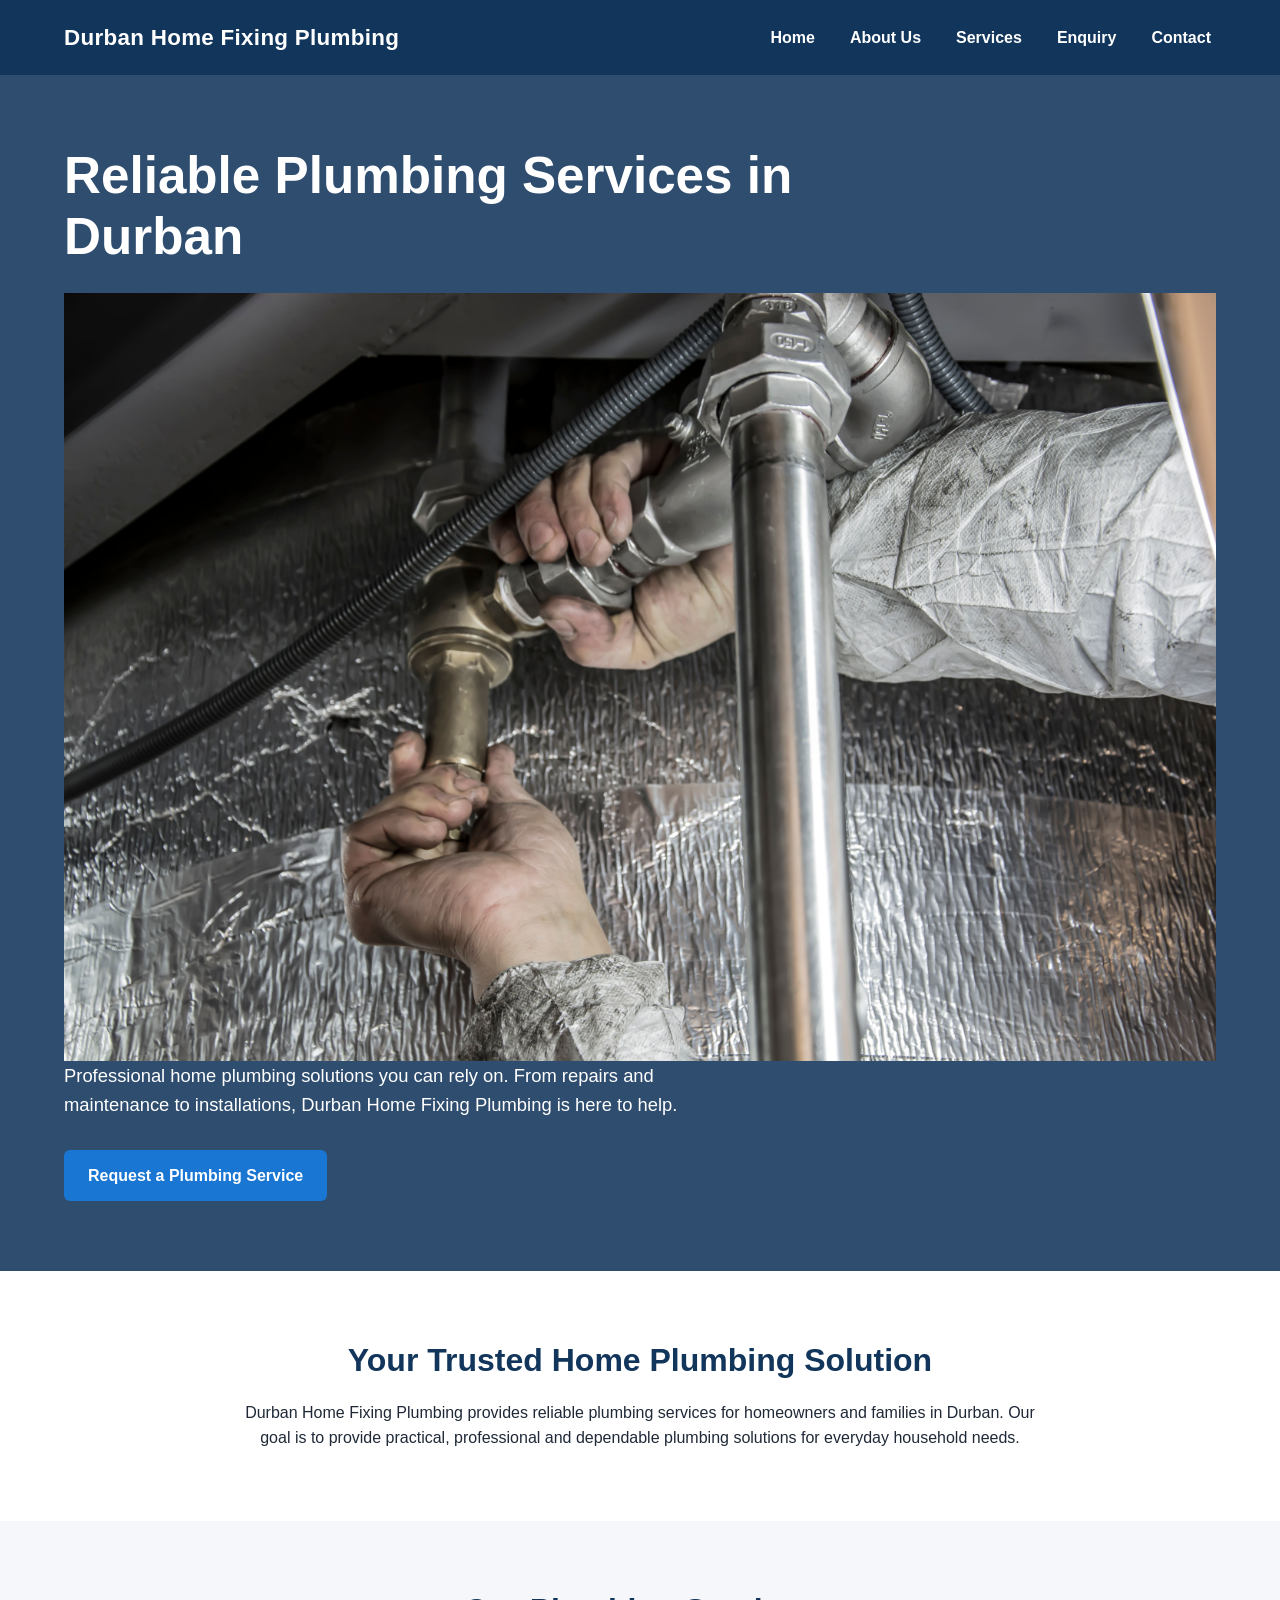
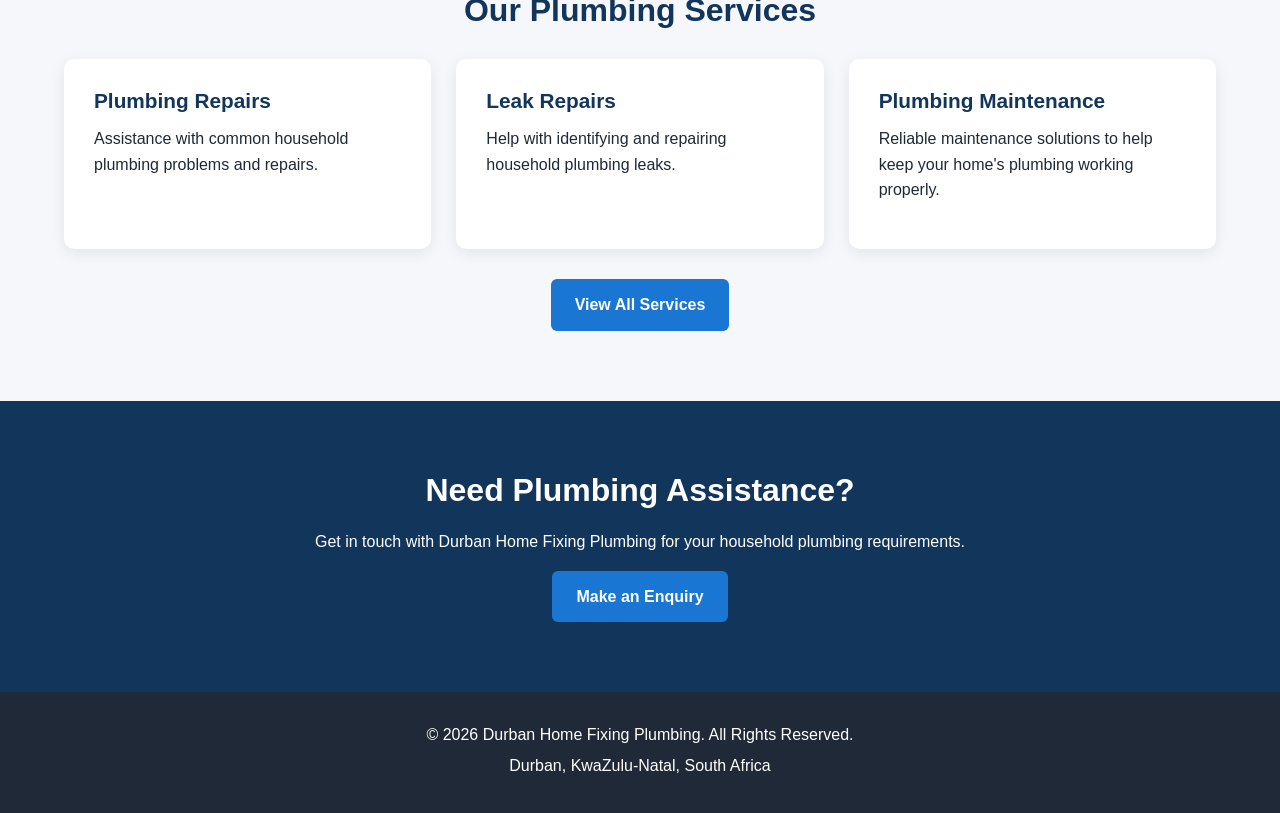
==== public_html/index.html @ 8df114c6 "Complete Part 1 website development" ====
<!DOCTYPE html>
<html lang="en">
<head>
    <meta charset="UTF-8">
    <meta name="viewport" content="width=device-width, initial-scale=1.0">

    <title>Durban Home Fixing Plumbing | Professional Plumbing Services</title>

    <link rel="stylesheet" href="css/style.css">
</head>

<body>

    <!-- Header and Navigation -->
    <header>
        <nav>
            <div class="logo">
                Durban Home Fixing Plumbing
            </div>

            <ul class="nav-links">
                <li><a href="index.html">Home</a></li>
                <li><a href="about.html">About Us</a></li>
                <li><a href="services.html">Services</a></li>
                <li><a href="enquiry.html">Enquiry</a></li>
                <li><a href="contact.html">Contact</a></li>
            </ul>
        </nav>
    </header>

    <!-- Main Content -->
    <main>

        <!-- Hero Section -->
        <section class="hero">
            <div class="hero-content">

                <h1>Reliable Plumbing Services in Durban</h1>
                <img src="images/plumbing-repair.jpg" alt="Plumber repairing a pipe under a sink">

                <p>
                    Professional home plumbing solutions you can rely on.
                    From repairs and maintenance to installations, Durban Home
                    Fixing Plumbing is here to help.
                </p>

                <a href="enquiry.html" class="button">
                    Request a Plumbing Service
                </a>

            </div>
        </section>

        <!-- Introduction -->
        <section class="intro">

            <h2>Your Trusted Home Plumbing Solution</h2>

            <p>
                Durban Home Fixing Plumbing provides reliable plumbing
                services for homeowners and families in Durban. Our goal is
                to provide practical, professional and dependable plumbing
                solutions for everyday household needs.
            </p>

        </section>

        <!-- Services Preview -->
        <section class="services-preview">

            <h2>Our Plumbing Services</h2>

            <div class="service-container">

                <article class="service-card">
                    <h3>Plumbing Repairs</h3>
                    <p>
                        Assistance with common household plumbing problems
                        and repairs.
                    </p>
                </article>

                <article class="service-card">
                    <h3>Leak Repairs</h3>
                    <p>
                        Help with identifying and repairing household
                        plumbing leaks.
                    </p>
                </article>

                <article class="service-card">
                    <h3>Plumbing Maintenance</h3>
                    <p>
                        Reliable maintenance solutions to help keep your
                        home's plumbing working properly.
                    </p>
                </article>

            </div>

            <a href="services.html" class="button">
                View All Services
            </a>

        </section>

        <!-- Call to Action -->
        <section class="cta">

            <h2>Need Plumbing Assistance?</h2>

            <p>
                Get in touch with Durban Home Fixing Plumbing for your
                household plumbing requirements.
            </p>

            <a href="enquiry.html" class="button">
                Make an Enquiry
            </a>

        </section>

    </main>

    <!-- Footer -->
    <footer>

        <p>
            &copy; 2026 Durban Home Fixing Plumbing. All Rights Reserved.
        </p>

        <p>
            Durban, KwaZulu-Natal, South Africa
        </p>

    </footer>

    <script src="js/script.js"></script>

</body>
</html>
---- public_html/css/style.css ----
/* =========================================
   GLOBAL STYLES
   Durban Home Fixing Plumbing
   ========================================= */

* {
    box-sizing: border-box;
    margin: 0;
    padding: 0;
}

html {
    scroll-behavior: smooth;
}

body {
    font-family: Arial, Helvetica, sans-serif;
    line-height: 1.6;
    color: #1f2937;
    background-color: #ffffff;
}

a {
    color: inherit;
}

img {
    max-width: 100%;
    height: auto;
    display: block;
}

h1,
h2,
h3 {
    line-height: 1.2;
}

p {
    margin-bottom: 1rem;
}

/* =========================================
   HEADER
   ========================================= */

header {
    background-color: #12355b;
    color: #ffffff;
    position: relative;
    z-index: 10;
}

nav {
    width: 90%;
    max-width: 1200px;
    margin: 0 auto;
    min-height: 75px;
    display: flex;
    align-items: center;
    justify-content: space-between;
    gap: 30px;
}

.logo {
    font-size: 1.4rem;
    font-weight: 700;
    letter-spacing: 0.3px;
}

.nav-links {
    list-style: none;
    display: flex;
    align-items: center;
    gap: 25px;
}

.nav-links a {
    text-decoration: none;
    font-weight: 600;
    padding: 10px 5px;
    transition: 0.3s ease;
}

.nav-links a:hover {
    color: #67c8ff;
}

.nav-links a:focus {
    outline: 2px solid #ffffff;
    outline-offset: 4px;
}

/* =========================================
   MAIN CONTENT
   ========================================= */

main {
    width: 100%;
}

section {
    width: 90%;
    max-width: 1200px;
    margin: 0 auto;
    padding: 70px 0;
}

section h1 {
    font-size: 2.8rem;
    margin-bottom: 20px;
    color: #12355b;
}

section h2 {
    font-size: 2rem;
    margin-bottom: 20px;
    color: #12355b;
}

section h3 {
    font-size: 1.3rem;
    margin-bottom: 12px;
    color: #12355b;
}

/* =========================================
   HERO SECTION
   ========================================= */

.hero {
    width: 100%;
    max-width: none;
    min-height: 550px;
    display: flex;
    align-items: center;
    background:
        linear-gradient(
            rgba(18, 53, 91, 0.88),
            rgba(18, 53, 91, 0.88)
        );
    color: #ffffff;
}

.hero-content {
    width: 90%;
    max-width: 1200px;
    margin: 0 auto;
}

.hero h1 {
    max-width: 750px;
    font-size: 3.2rem;
    color: #ffffff;
    margin-bottom: 25px;
}

.hero p {
    max-width: 700px;
    font-size: 1.15rem;
    margin-bottom: 30px;
}

/* =========================================
   BUTTONS
   ========================================= */

.button {
    display: inline-block;
    background-color: #1976d2;
    color: #ffffff;
    text-decoration: none;
    border: none;
    border-radius: 6px;
    padding: 13px 24px;
    font-weight: 700;
    cursor: pointer;
    transition: 0.3s ease;
}

.button:hover {
    background-color: #0f5da8;
    transform: translateY(-2px);
}

.button:focus {
    outline: 3px solid #67c8ff;
    outline-offset: 3px;
}

/* =========================================
   INTRODUCTION
   ========================================= */

.intro {
    text-align: center;
}

.intro p {
    max-width: 800px;
    margin: 0 auto;
}

/* =========================================
   SERVICES
   ========================================= */

.services-preview {
    background-color: #f5f7fa;
    max-width: none;
    width: 100%;
    text-align: center;
}

.services-preview > h2,
.services-preview > p,
.services-preview > .button {
    margin-left: auto;
    margin-right: auto;
}

.service-container,
.services-list,
.location-container,
.mission-vision {
    width: 90%;
    max-width: 1200px;
    margin: 30px auto;
    display: grid;
    grid-template-columns: repeat(3, 1fr);
    gap: 25px;
}

.service-card,
.location-card,
.mission-vision article {
    background-color: #ffffff;
    padding: 30px;
    border-radius: 10px;
    box-shadow: 0 4px 15px rgba(0, 0, 0, 0.08);
    text-align: left;
}

.service-card:hover,
.location-card:hover {
    transform: translateY(-4px);
    transition: 0.3s ease;
}

.service-card .button {
    margin-top: 10px;
}

/* =========================================
   ABOUT PAGE
   ========================================= */

.about-section {
    text-align: center;
}

.about-section p {
    max-width: 850px;
    margin-left: auto;
    margin-right: auto;
}

.mission-vision {
    grid-template-columns: repeat(2, 1fr);
}

/* =========================================
   WHY CHOOSE US
   ========================================= */

.why-choose-us {
    background-color: #f5f7fa;
    max-width: none;
    width: 100%;
}

.why-choose-us h2,
.why-choose-us ul {
    width: 90%;
    max-width: 1200px;
    margin-left: auto;
    margin-right: auto;
}

.why-choose-us ul {
    padding-left: 25px;
}

.why-choose-us li {
    margin-bottom: 10px;
}

/* =========================================
   SERVICE PAGE
   ========================================= */

.services-intro {
    text-align: center;
}

.services-intro p {
    max-width: 800px;
    margin-left: auto;
    margin-right: auto;
}

.services-list {
    grid-template-columns: repeat(3, 1fr);
}

/* =========================================
   ENQUIRY AND CONTACT FORMS
   ========================================= */

.enquiry-intro,
.contact-intro {
    text-align: center;
}

.enquiry-intro p,
.contact-intro p {
    max-width: 800px;
    margin-left: auto;
    margin-right: auto;
}

.enquiry-form-section,
.contact-form-section {
    max-width: 800px;
}

form {
    background-color: #f5f7fa;
    padding: 35px;
    border-radius: 10px;
}

.form-group {
    margin-bottom: 20px;
}

.form-group label {
    display: block;
    font-weight: 700;
    margin-bottom: 7px;
}

.form-group input,
.form-group select,
.form-group textarea {
    width: 100%;
    padding: 12px;
    border: 1px solid #cbd5e1;
    border-radius: 5px;
    font: inherit;
    background-color: #ffffff;
}

.form-group input:focus,
.form-group select:focus,
.form-group textarea:focus {
    outline: 2px solid #1976d2;
    border-color: #1976d2;
}

.form-group textarea {
    resize: vertical;
}

/* =========================================
   CONTACT DETAILS
   ========================================= */

.contact-details {
    text-align: center;
}

.contact-details p {
    margin-bottom: 12px;
}

.contact-details a {
    color: #1976d2;
    font-weight: 600;
    text-decoration: none;
}

.contact-details a:hover {
    text-decoration: underline;
}

.locations {
    background-color: #f5f7fa;
    max-width: none;
    width: 100%;
}

.locations > h2,
.locations > p {
    width: 90%;
    max-width: 1200px;
    margin-left: auto;
    margin-right: auto;
}

.location-container {
    grid-template-columns: repeat(2, 1fr);
}

/* =========================================
   ENQUIRY INFORMATION
   ========================================= */

.enquiry-information {
    background-color: #f5f7fa;
    max-width: none;
    width: 100%;
}

.enquiry-information h2,
.enquiry-information ul {
    width: 90%;
    max-width: 800px;
    margin-left: auto;
    margin-right: auto;
}

.enquiry-information ul {
    padding-left: 25px;
}

.enquiry-information li {
    margin-bottom: 10px;
}

/* =========================================
   CALL TO ACTION
   ========================================= */

.cta {
    text-align: center;
    background-color: #12355b;
    color: #ffffff;
    max-width: none;
    width: 100%;
}

.cta h2 {
    color: #ffffff;
}

.cta p {
    max-width: 700px;
    margin-left: auto;
    margin-right: auto;
}

/* =========================================
   FOOTER
   ========================================= */

footer {
    background-color: #1f2937;
    color: #ffffff;
    text-align: center;
    padding: 30px 20px;
}

footer p {
    margin-bottom: 5px;
}

/* =========================================
   TABLET
   ========================================= */

@media (max-width: 1023px) {

    nav {
        width: 92%;
    }

    .service-container,
    .services-list {
        grid-template-columns: repeat(2, 1fr);
    }

    .hero h1 {
        font-size: 2.7rem;
    }
}

/* =========================================
   MOBILE
   ========================================= */

@media (max-width: 767px) {

    nav {
        width: 90%;
        padding: 20px 0;
        flex-direction: column;
        align-items: flex-start;
    }

    .nav-links {
        width: 100%;
        flex-direction: column;
        align-items: flex-start;
        gap: 5px;
    }

    .nav-links a {
        display: block;
        padding: 8px 0;
    }

    section {
        width: 90%;
        padding: 50px 0;
    }

    section h1 {
        font-size: 2.1rem;
    }

    section h2 {
        font-size: 1.7rem;
    }

    .hero {
        min-height: 500px;
    }

    .hero h1 {
        font-size: 2.3rem;
    }

    .hero p {
        font-size: 1rem;
    }

    .service-container,
    .services-list,
    .mission-vision,
    .location-container {
        width: 90%;
        grid-template-columns: 1fr;
    }

    .service-card,
    .location-card,
    .mission-vision article {
        padding: 25px;
    }

    form {
        padding: 25px 20px;
    }

    .button {
        width: 100%;
        text-align: center;
    }
}
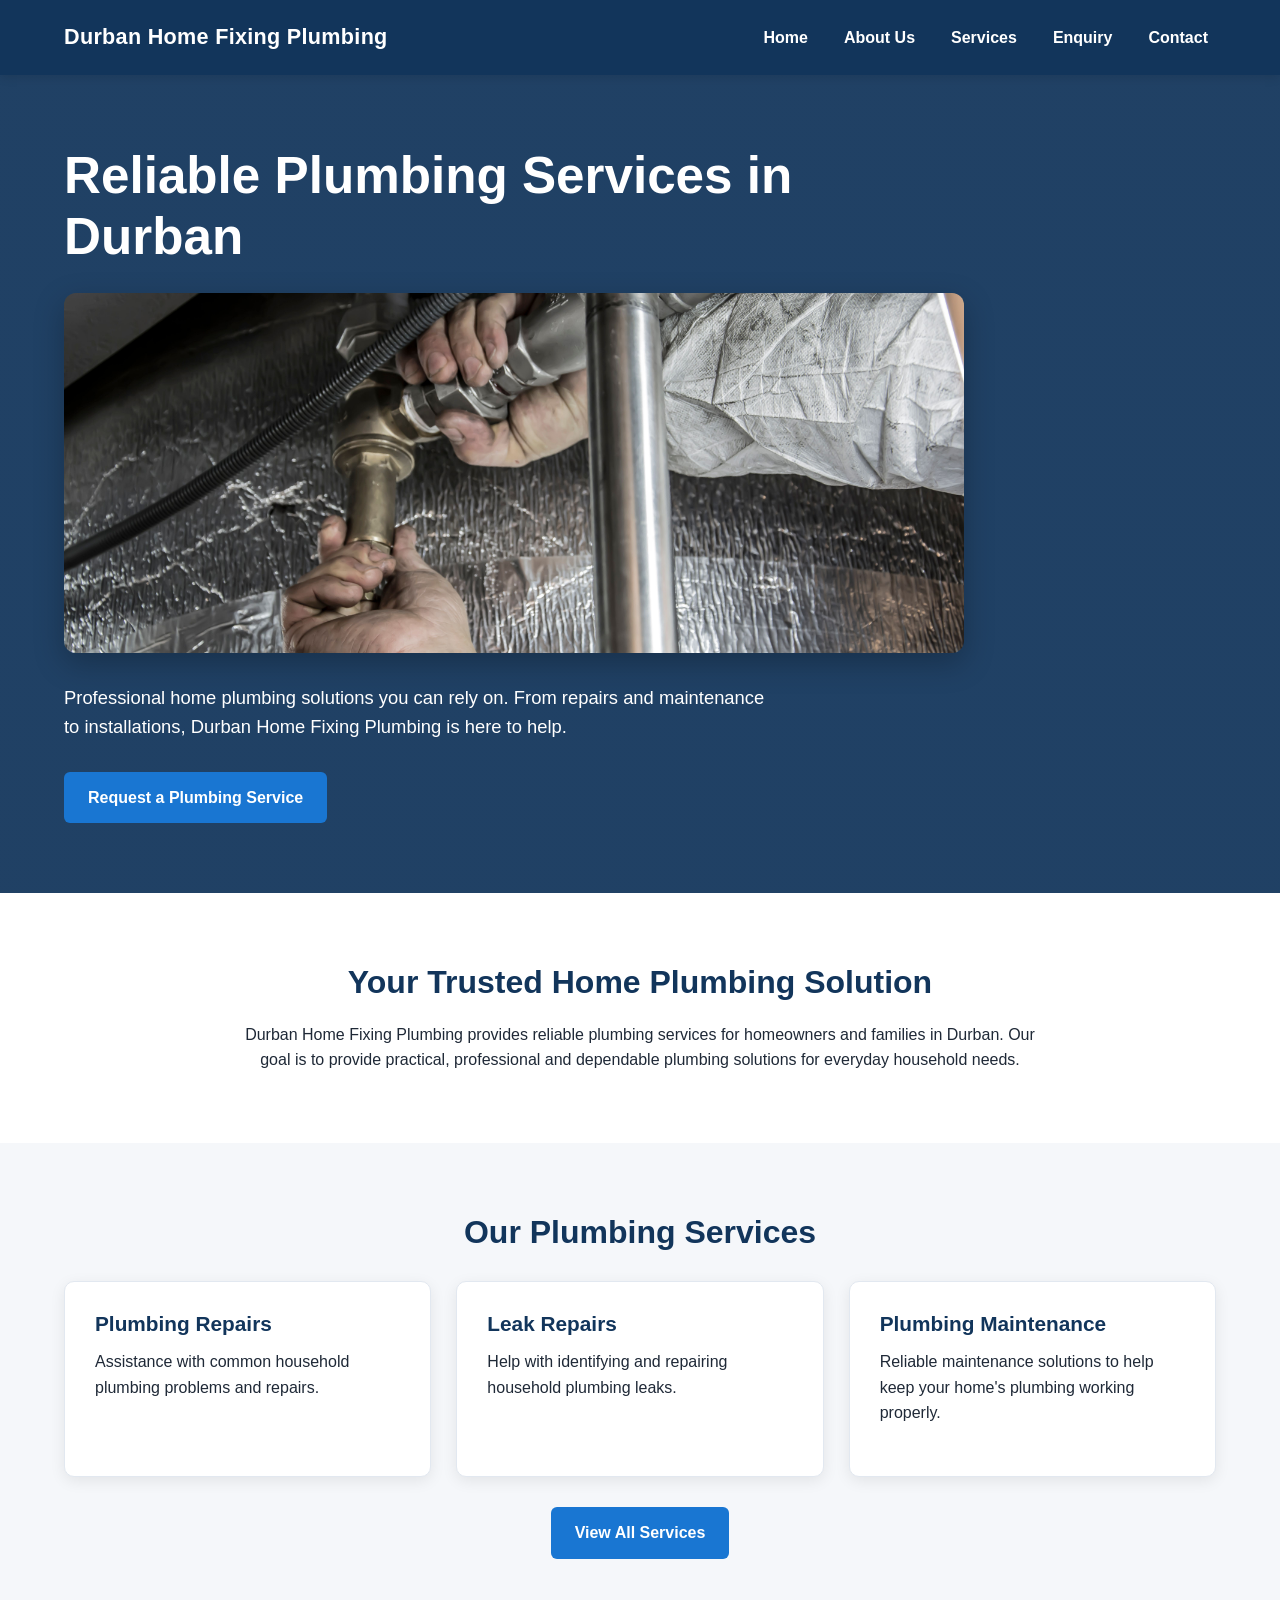
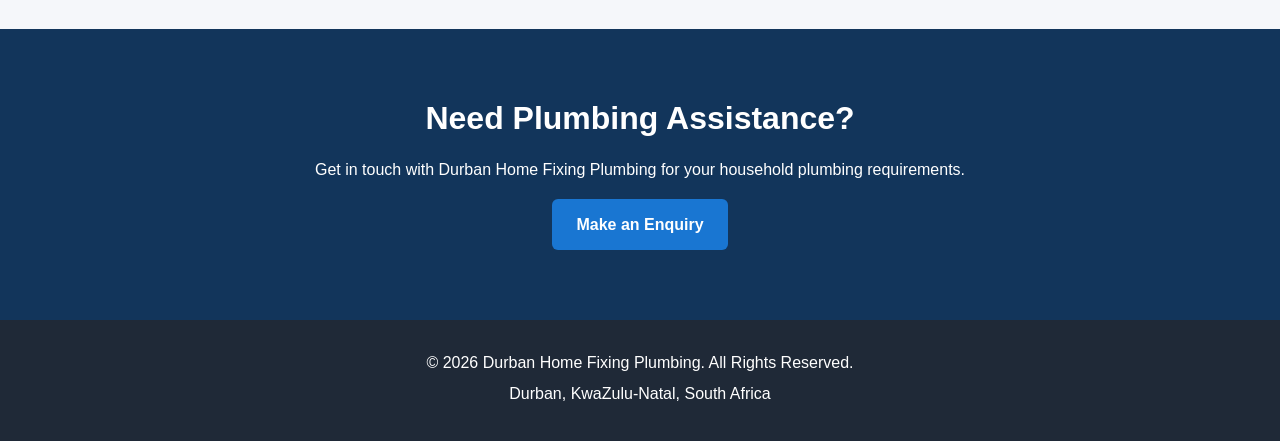
==== commit d081a9b7: "Complete Part 2 responsive CSS and website updates" ====
--- a/public_html/index.html
+++ b/public_html/index.html
@@ -1,3 +1,4 @@
+<!-- Durban HomeFix Plumbing - Home Page -->
 <!DOCTYPE html>
 <html lang="en">
 <head>
@@ -36,8 +37,14 @@
             <div class="hero-content">
 
                 <h1>Reliable Plumbing Services in Durban</h1>
-                <img src="images/plumbing-repair.jpg" alt="Plumber repairing a pipe under a sink">
-
+                <img
+    src="images/plumbing-repair.jpg"
+    srcset="images/plumbing-repair.jpg 800w,
+            images/plumbing-repair.jpg 1200w"
+    sizes="(max-width: 767px) 90vw,
+           (max-width: 1023px) 85vw,
+           700px"
+    alt="Plumber repairing a pipe under a sink">
                 <p>
                     Professional home plumbing solutions you can rely on.
                     From repairs and maintenance to installations, Durban Home
--- a/public_html/css/style.css
+++ b/public_html/css/style.css
@@ -1,7 +1,14 @@
-/* =========================================
-   GLOBAL STYLES
-   Durban Home Fixing Plumbing
-   ========================================= */
+/* =========================================================
+   DURBAN HOME FIXING PLUMBING
+   PART 2 - VISUAL DESIGN AND RESPONSIVE STYLING
+   Student: Teslan Tia Naidoo
+   Student Number: ST10529040
+   ========================================================= */
+
+
+/* =========================================================
+   1. GLOBAL RESET AND DEFAULT STYLING
+   ========================================================= */
 
 * {
     box-sizing: border-box;
@@ -15,19 +22,20 @@
 
 body {
     font-family: Arial, Helvetica, sans-serif;
+    font-size: 16px;
     line-height: 1.6;
     color: #1f2937;
     background-color: #ffffff;
 }
 
+img {
+    display: block;
+    max-width: 100%;
+    height: auto;
+}
+
 a {
     color: inherit;
-}
-
-img {
-    max-width: 100%;
-    height: auto;
-    display: block;
 }
 
 h1,
@@ -40,22 +48,25 @@
     margin-bottom: 1rem;
 }
 
-/* =========================================
-   HEADER
-   ========================================= */
+
+/* =========================================================
+   2. HEADER AND NAVIGATION
+   ========================================================= */
 
 header {
     background-color: #12355b;
     color: #ffffff;
     position: relative;
-    z-index: 10;
+    z-index: 100;
+    box-shadow: 0 2px 10px rgba(0, 0, 0, 0.12);
 }
 
 nav {
     width: 90%;
     max-width: 1200px;
+    min-height: 75px;
     margin: 0 auto;
-    min-height: 75px;
+
     display: flex;
     align-items: center;
     justify-content: space-between;
@@ -63,37 +74,59 @@
 }
 
 .logo {
-    font-size: 1.4rem;
+    font-size: 1.35rem;
     font-weight: 700;
     letter-spacing: 0.3px;
+    white-space: nowrap;
 }
 
 .nav-links {
     list-style: none;
     display: flex;
     align-items: center;
-    gap: 25px;
+    justify-content: flex-end;
+    gap: 20px;
 }
 
 .nav-links a {
+    display: inline-block;
+    color: #ffffff;
     text-decoration: none;
     font-weight: 600;
-    padding: 10px 5px;
-    transition: 0.3s ease;
-}
-
+    padding: 10px 8px;
+    border-radius: 4px;
+
+    transition:
+        color 0.3s ease,
+        background-color 0.3s ease,
+        transform 0.3s ease;
+}
+
+
+/* Navigation hover */
 .nav-links a:hover {
-    color: #67c8ff;
-}
-
-.nav-links a:focus {
-    outline: 2px solid #ffffff;
-    outline-offset: 4px;
-}
-
-/* =========================================
-   MAIN CONTENT
-   ========================================= */
+    color: #12355b;
+    background-color: #67c8ff;
+    transform: translateY(-1px);
+}
+
+
+/* Navigation keyboard focus */
+.nav-links a:focus-visible {
+    outline: 3px solid #ffffff;
+    outline-offset: 3px;
+}
+
+
+/* Navigation active state */
+.nav-links a:active {
+    transform: translateY(1px);
+}
+
+
+/* =========================================================
+   3. MAIN LAYOUT
+   ========================================================= */
 
 main {
     width: 100%;
@@ -106,39 +139,49 @@
     padding: 70px 0;
 }
 
+
+/* Main headings */
+
 section h1 {
-    font-size: 2.8rem;
     margin-bottom: 20px;
     color: #12355b;
+    font-size: 2.8rem;
+    font-weight: 700;
 }
 
 section h2 {
-    font-size: 2rem;
     margin-bottom: 20px;
     color: #12355b;
+    font-size: 2rem;
+    font-weight: 700;
 }
 
 section h3 {
-    font-size: 1.3rem;
     margin-bottom: 12px;
     color: #12355b;
-}
-
-/* =========================================
-   HERO SECTION
-   ========================================= */
+    font-size: 1.3rem;
+    font-weight: 700;
+}
+
+
+/* =========================================================
+   4. HERO SECTION
+   ========================================================= */
 
 .hero {
     width: 100%;
     max-width: none;
-    min-height: 550px;
+    min-height: 560px;
+
     display: flex;
     align-items: center;
+
     background:
         linear-gradient(
-            rgba(18, 53, 91, 0.88),
-            rgba(18, 53, 91, 0.88)
+            rgba(18, 53, 91, 0.94),
+            rgba(18, 53, 91, 0.94)
         );
+
     color: #ffffff;
 }
 
@@ -149,48 +192,96 @@
 }
 
 .hero h1 {
-    max-width: 750px;
+    max-width: 800px;
+    margin-bottom: 25px;
+
+    color: #ffffff;
     font-size: 3.2rem;
+    font-weight: 700;
+}
+
+.hero p {
+    max-width: 720px;
+    margin-bottom: 30px;
+
     color: #ffffff;
-    margin-bottom: 25px;
-}
-
-.hero p {
-    max-width: 700px;
     font-size: 1.15rem;
-    margin-bottom: 30px;
-}
-
-/* =========================================
-   BUTTONS
-   ========================================= */
+}
+
+
+/* Hero image */
+
+.hero img {
+    width: 100%;
+    max-width: 900px;
+    height: 360px;
+
+    margin: 0 0 30px;
+
+    object-fit: cover;
+    border-radius: 12px;
+
+    box-shadow: 0 10px 30px rgba(0, 0, 0, 0.25);
+}
+
+
+/* =========================================================
+   5. BUTTONS
+   ========================================================= */
 
 .button {
     display: inline-block;
+
     background-color: #1976d2;
     color: #ffffff;
+
     text-decoration: none;
+    text-align: center;
+
     border: none;
     border-radius: 6px;
+
     padding: 13px 24px;
+
+    font: inherit;
     font-weight: 700;
+
     cursor: pointer;
-    transition: 0.3s ease;
-}
+
+    transition:
+        background-color 0.3s ease,
+        transform 0.3s ease,
+        box-shadow 0.3s ease;
+}
+
+
+/* Button hover */
 
 .button:hover {
     background-color: #0f5da8;
     transform: translateY(-2px);
-}
-
-.button:focus {
+    box-shadow: 0 5px 12px rgba(0, 0, 0, 0.18);
+}
+
+
+/* Button keyboard focus */
+
+.button:focus-visible {
     outline: 3px solid #67c8ff;
     outline-offset: 3px;
 }
 
-/* =========================================
-   INTRODUCTION
-   ========================================= */
+
+/* Button active */
+
+.button:active {
+    transform: translateY(0);
+}
+
+
+/* =========================================================
+   6. INTRODUCTION SECTION
+   ========================================================= */
 
 .intro {
     text-align: center;
@@ -201,14 +292,17 @@
     margin: 0 auto;
 }
 
-/* =========================================
-   SERVICES
-   ========================================= */
+
+/* =========================================================
+   7. SERVICES PREVIEW
+   ========================================================= */
 
 .services-preview {
+    width: 100%;
+    max-width: none;
+
     background-color: #f5f7fa;
-    max-width: none;
-    width: 100%;
+
     text-align: center;
 }
 
@@ -218,6 +312,11 @@
     margin-left: auto;
     margin-right: auto;
 }
+
+
+/* =========================================================
+   8. GRID LAYOUTS
+   ========================================================= */
 
 .service-container,
 .services-list,
@@ -225,35 +324,80 @@
 .mission-vision {
     width: 90%;
     max-width: 1200px;
+
     margin: 30px auto;
+
     display: grid;
     grid-template-columns: repeat(3, 1fr);
     gap: 25px;
 }
+
+
+/* =========================================================
+   9. SERVICE CARDS
+   ========================================================= */
 
 .service-card,
 .location-card,
 .mission-vision article {
     background-color: #ffffff;
+
     padding: 30px;
+
+    border: 1px solid #e2e8f0;
     border-radius: 10px;
+
     box-shadow: 0 4px 15px rgba(0, 0, 0, 0.08);
+
     text-align: left;
-}
+
+    transition:
+        transform 0.3s ease,
+        box-shadow 0.3s ease,
+        border-color 0.3s ease;
+}
+
+
+/* Service card images */
+
+.service-card img {
+    width: 100%;
+    height: 220px;
+
+    margin: 0 0 20px;
+
+    object-fit: cover;
+
+    border-radius: 8px;
+}
+
+
+/* Service card hover */
 
 .service-card:hover,
 .location-card:hover {
-    transform: translateY(-4px);
-    transition: 0.3s ease;
+    transform: translateY(-5px);
+
+    border-color: #67c8ff;
+
+    box-shadow: 0 10px 25px rgba(0, 0, 0, 0.12);
+}
+
+
+/* Service card paragraphs */
+
+.service-card p {
+    margin-bottom: 20px;
 }
 
 .service-card .button {
-    margin-top: 10px;
-}
-
-/* =========================================
-   ABOUT PAGE
-   ========================================= */
+    margin-top: 5px;
+}
+
+
+/* =========================================================
+   10. ABOUT PAGE
+   ========================================================= */
 
 .about-section {
     text-align: center;
@@ -269,20 +413,23 @@
     grid-template-columns: repeat(2, 1fr);
 }
 
-/* =========================================
-   WHY CHOOSE US
-   ========================================= */
+
+/* =========================================================
+   11. WHY CHOOSE US
+   ========================================================= */
 
 .why-choose-us {
+    width: 100%;
+    max-width: none;
+
     background-color: #f5f7fa;
-    max-width: none;
-    width: 100%;
 }
 
 .why-choose-us h2,
 .why-choose-us ul {
     width: 90%;
     max-width: 1200px;
+
     margin-left: auto;
     margin-right: auto;
 }
@@ -295,9 +442,10 @@
     margin-bottom: 10px;
 }
 
-/* =========================================
-   SERVICE PAGE
-   ========================================= */
+
+/* =========================================================
+   12. SERVICE PAGE
+   ========================================================= */
 
 .services-intro {
     text-align: center;
@@ -305,6 +453,7 @@
 
 .services-intro p {
     max-width: 800px;
+
     margin-left: auto;
     margin-right: auto;
 }
@@ -313,9 +462,10 @@
     grid-template-columns: repeat(3, 1fr);
 }
 
-/* =========================================
-   ENQUIRY AND CONTACT FORMS
-   ========================================= */
+
+/* =========================================================
+   13. ENQUIRY AND CONTACT FORMS
+   ========================================================= */
 
 .enquiry-intro,
 .contact-intro {
@@ -325,6 +475,7 @@
 .enquiry-intro p,
 .contact-intro p {
     max-width: 800px;
+
     margin-left: auto;
     margin-right: auto;
 }
@@ -334,47 +485,89 @@
     max-width: 800px;
 }
 
+
+/* Form container */
+
 form {
     background-color: #f5f7fa;
+
     padding: 35px;
+
+    border: 1px solid #e2e8f0;
     border-radius: 10px;
-}
+
+    box-shadow: 0 5px 18px rgba(0, 0, 0, 0.06);
+}
+
+
+/* Form groups */
 
 .form-group {
     margin-bottom: 20px;
 }
 
+
+/* Form labels */
+
 .form-group label {
     display: block;
+
+    margin-bottom: 7px;
+
+    color: #12355b;
+
     font-weight: 700;
-    margin-bottom: 7px;
-}
+}
+
+
+/* Form controls */
 
 .form-group input,
 .form-group select,
 .form-group textarea {
     width: 100%;
+
     padding: 12px;
+
     border: 1px solid #cbd5e1;
     border-radius: 5px;
+
+    background-color: #ffffff;
+    color: #1f2937;
+
     font: inherit;
-    background-color: #ffffff;
-}
+
+    transition:
+        border-color 0.3s ease,
+        box-shadow 0.3s ease;
+}
+
+
+/* Form focus */
 
 .form-group input:focus,
 .form-group select:focus,
 .form-group textarea:focus {
-    outline: 2px solid #1976d2;
+    outline: none;
+
     border-color: #1976d2;
-}
+
+    box-shadow:
+        0 0 0 3px rgba(25, 118, 210, 0.15);
+}
+
+
+/* Textarea */
 
 .form-group textarea {
+    min-height: 150px;
     resize: vertical;
 }
 
-/* =========================================
-   CONTACT DETAILS
-   ========================================= */
+
+/* =========================================================
+   14. CONTACT DETAILS
+   ========================================================= */
 
 .contact-details {
     text-align: center;
@@ -386,24 +579,46 @@
 
 .contact-details a {
     color: #1976d2;
+
     font-weight: 600;
     text-decoration: none;
-}
+
+    transition: color 0.3s ease;
+}
+
+
+/* Contact link hover */
 
 .contact-details a:hover {
+    color: #0f5da8;
     text-decoration: underline;
 }
 
+
+/* Contact link focus */
+
+.contact-details a:focus-visible {
+    outline: 3px solid #67c8ff;
+    outline-offset: 3px;
+}
+
+
+/* =========================================================
+   15. LOCATIONS
+   ========================================================= */
+
 .locations {
+    width: 100%;
+    max-width: none;
+
     background-color: #f5f7fa;
-    max-width: none;
-    width: 100%;
 }
 
 .locations > h2,
 .locations > p {
     width: 90%;
     max-width: 1200px;
+
     margin-left: auto;
     margin-right: auto;
 }
@@ -412,20 +627,23 @@
     grid-template-columns: repeat(2, 1fr);
 }
 
-/* =========================================
-   ENQUIRY INFORMATION
-   ========================================= */
+
+/* =========================================================
+   16. ENQUIRY INFORMATION
+   ========================================================= */
 
 .enquiry-information {
+    width: 100%;
+    max-width: none;
+
     background-color: #f5f7fa;
-    max-width: none;
-    width: 100%;
 }
 
 .enquiry-information h2,
 .enquiry-information ul {
     width: 90%;
     max-width: 800px;
+
     margin-left: auto;
     margin-right: auto;
 }
@@ -438,16 +656,20 @@
     margin-bottom: 10px;
 }
 
-/* =========================================
-   CALL TO ACTION
-   ========================================= */
+
+/* =========================================================
+   17. CALL TO ACTION
+   ========================================================= */
 
 .cta {
+    width: 100%;
+    max-width: none;
+
+    background-color: #12355b;
+
+    color: #ffffff;
+
     text-align: center;
-    background-color: #12355b;
-    color: #ffffff;
-    max-width: none;
-    width: 100%;
 }
 
 .cta h2 {
@@ -456,18 +678,25 @@
 
 .cta p {
     max-width: 700px;
+
     margin-left: auto;
     margin-right: auto;
-}
-
-/* =========================================
-   FOOTER
-   ========================================= */
+
+    color: #ffffff;
+}
+
+
+/* =========================================================
+   18. FOOTER
+   ========================================================= */
 
 footer {
     background-color: #1f2937;
+
     color: #ffffff;
+
     text-align: center;
+
     padding: 30px 20px;
 }
 
@@ -475,13 +704,31 @@
     margin-bottom: 5px;
 }
 
-/* =========================================
-   TABLET
-   ========================================= */
+
+/* =========================================================
+   19. TABLET RESPONSIVE DESIGN
+   1023px AND BELOW
+   ========================================================= */
 
 @media (max-width: 1023px) {
 
     nav {
+        width: 92%;
+    }
+
+    .logo {
+        font-size: 1.2rem;
+    }
+
+    .nav-links {
+        gap: 10px;
+    }
+
+    .nav-links a {
+        padding: 8px 6px;
+    }
+
+    section {
         width: 92%;
     }
 
@@ -490,81 +737,298 @@
         grid-template-columns: repeat(2, 1fr);
     }
 
+    .mission-vision {
+        grid-template-columns: repeat(2, 1fr);
+    }
+
+    .location-container {
+        grid-template-columns: repeat(2, 1fr);
+    }
+
+    .hero {
+        min-height: 520px;
+    }
+
     .hero h1 {
         font-size: 2.7rem;
     }
-}
-
-/* =========================================
-   MOBILE
-   ========================================= */
+
+    .hero img {
+        height: 320px;
+    }
+
+    section h1 {
+        font-size: 2.5rem;
+    }
+
+    section h2 {
+        font-size: 1.9rem;
+    }
+
+    .service-card {
+        padding: 25px;
+    }
+
+    .service-card img {
+        height: 210px;
+    }
+}
+
+
+/* =========================================================
+   20. MOBILE RESPONSIVE DESIGN
+   767px AND BELOW
+   ========================================================= */
 
 @media (max-width: 767px) {
+
+    body {
+        font-size: 15px;
+    }
+
+
+    /* Mobile navigation */
 
     nav {
         width: 90%;
+
         padding: 20px 0;
+
         flex-direction: column;
+
         align-items: flex-start;
+
+        gap: 15px;
+    }
+
+    .logo {
+        width: 100%;
+
+        font-size: 1.2rem;
+S
+        white-space: normal;
     }
 
     .nav-links {
         width: 100%;
+
         flex-direction: column;
-        align-items: flex-start;
+
+        align-items: stretch;
+
         gap: 5px;
+    }
+
+    .nav-links li {
+        width: 100%;
     }
 
     .nav-links a {
         display: block;
-        padding: 8px 0;
-    }
+
+        width: 100%;
+
+        padding: 9px 10px;
+    }
+
+
+    /* Mobile sections */
 
     section {
         width: 90%;
+
         padding: 50px 0;
     }
 
     section h1 {
         font-size: 2.1rem;
+
+        margin-bottom: 16px;
     }
 
     section h2 {
         font-size: 1.7rem;
-    }
+
+        margin-bottom: 16px;
+    }
+
+    section h3 {
+        font-size: 1.2rem;
+    }
+
+
+    /* Mobile hero */
 
     .hero {
-        min-height: 500px;
+        min-height: auto;
+
+        padding: 55px 0;
+    }
+
+    .hero-content {
+        width: 90%;
     }
 
     .hero h1 {
         font-size: 2.3rem;
+
+        margin-bottom: 20px;
     }
 
     .hero p {
         font-size: 1rem;
-    }
+
+        margin-bottom: 25px;
+    }
+
+    .hero img {
+        width: 100%;
+
+        height: 240px;
+
+        margin-bottom: 25px;
+
+        border-radius: 8px;
+
+        object-fit: cover;
+    }
+
+
+    /* Mobile grids */
 
     .service-container,
     .services-list,
     .mission-vision,
     .location-container {
         width: 90%;
+
         grid-template-columns: 1fr;
-    }
+
+        gap: 20px;
+    }
+
+
+    /* Mobile cards */
 
     .service-card,
     .location-card,
     .mission-vision article {
-        padding: 25px;
-    }
+        padding: 22px;
+    }
+
+    .service-card img {
+        width: 100%;
+
+        height: 200px;
+
+        margin-bottom: 18px;
+    }
+
+
+    /* Mobile buttons */
+
+    .button {
+        width: 100%;
+
+        padding: 12px 18px;
+    }
+
+
+    /* Mobile forms */
 
     form {
         padding: 25px 20px;
     }
 
-    .button {
-        width: 100%;
-        text-align: center;
-    }
+    .form-group {
+        margin-bottom: 18px;
+    }
+
+    .form-group input,
+    .form-group select,
+    .form-group textarea {
+        padding: 11px;
+    }
+
+    .form-group textarea {
+        min-height: 130px;
+    }
+
+
+    /* Mobile footer */
+
+    footer {
+        padding: 25px 15px;
+    }
+}
+
+
+/* =========================================================
+   21. VERY SMALL MOBILE SCREENS
+   480px AND BELOW
+   ========================================================= */
+
+@media (max-width: 480px) {
+
+    .logo {
+        font-size: 1.05rem;
+    }
+
+    .hero h1 {
+        font-size: 1.9rem;
+    }
+
+    .hero img {
+        height: 210px;
+    }
+
+    section h1 {
+        font-size: 1.8rem;
+    }
+
+    section h2 {
+        font-size: 1.5rem;
+    }
+
+    .service-card img {
+        height: 180px;
+    }
+
+    .service-card {
+        padding: 20px;
+    }
+}
+/* Form Button Styling */
+button.btn {
+    display: inline-block;
+    width: auto;
+    min-width: 180px;
+    padding: 12px 24px;
+    border: 2px solid #1976d2;
+    border-radius: 5px;
+    background-color: #1976d2;
+    color: #ffffff;
+    font-size: 1rem;
+    font-weight: 700;
+    line-height: 1.2;
+    text-align: center;
+    text-decoration: none;
+    cursor: pointer;
+    transition: background-color 0.3s ease,
+                border-color 0.3s ease,
+                transform 0.2s ease;
+}
+
+button.btn:hover {
+    background-color: #125aa0;
+    border-color: #125aa0;
+}
+
+button.btn:focus-visible {
+    outline: 3px solid #ffcc00;
+    outline-offset: 3px;
+}
+
+button.btn:active {
+    transform: translateY(1px);
 }
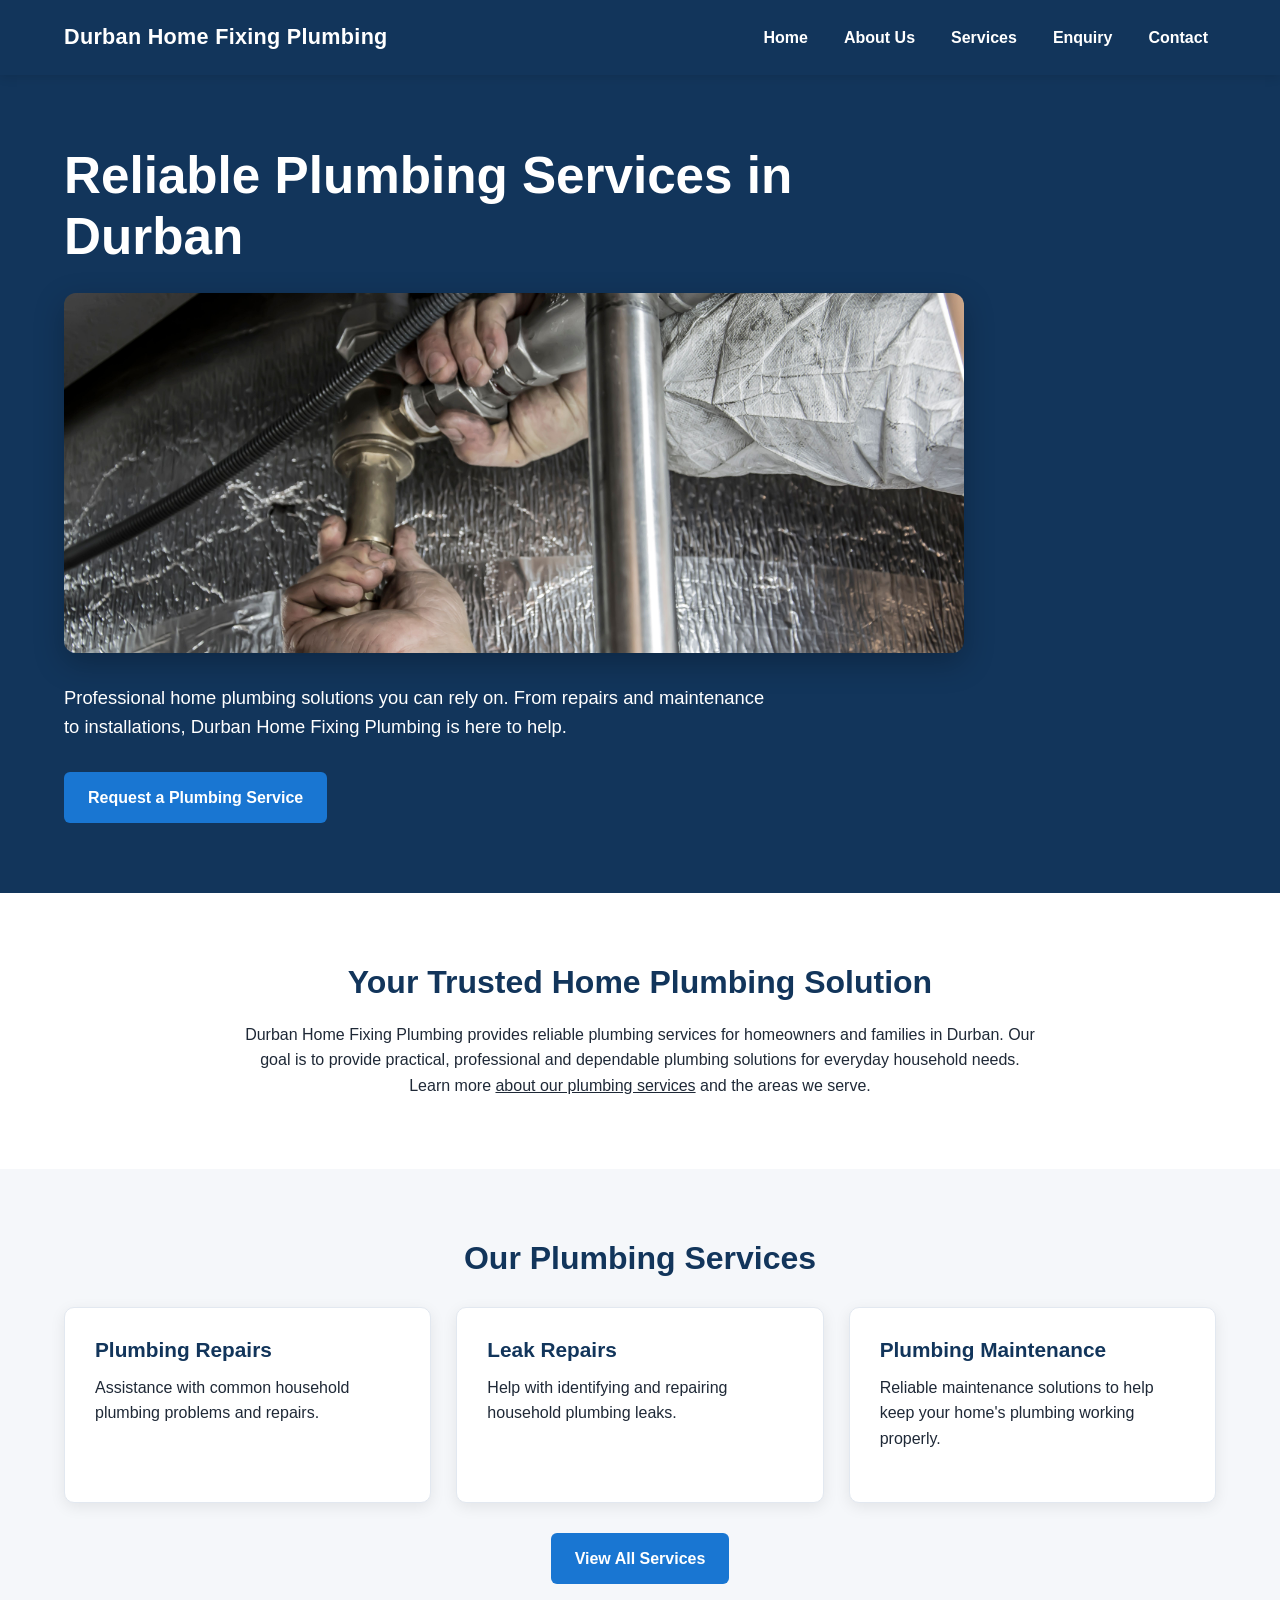
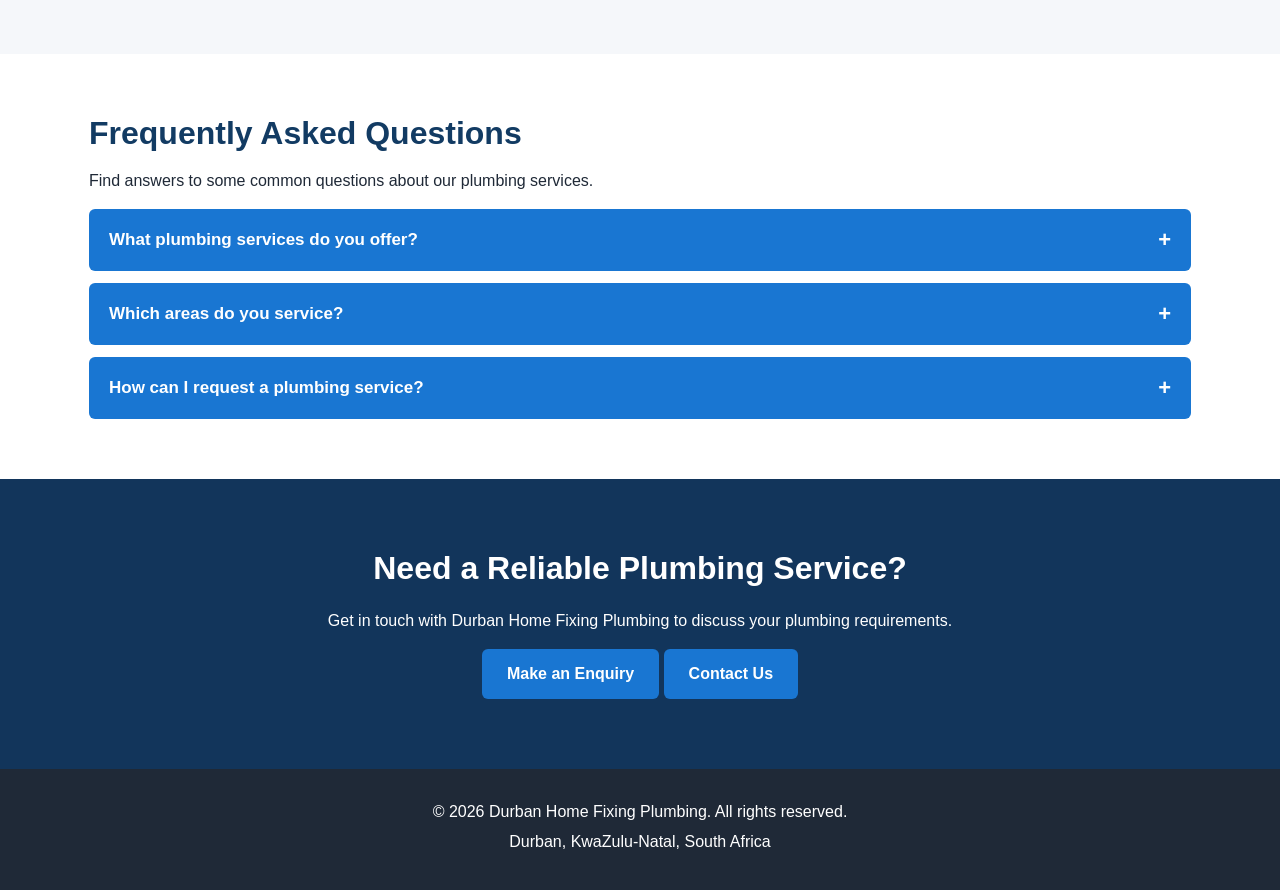
==== commit fbb4a2d3: "Part 3: Implement interactive features, SEO improvements and website updates" ====
--- a/public_html/index.html
+++ b/public_html/index.html
@@ -1,26 +1,33 @@
-<!-- Durban HomeFix Plumbing - Home Page -->
 <!DOCTYPE html>
 <html lang="en">
+
+<!-- Durban HomeFix Plumbing - Home Page -->
+<!-- Student: Teslan Tia Naidoo | Student Number: ST10529040 -->
+
 <head>
     <meta charset="UTF-8">
     <meta name="viewport" content="width=device-width, initial-scale=1.0">
 
-    <title>Durban Home Fixing Plumbing | Professional Plumbing Services</title>
+    <title>Plumbing Services in Durban | Durban HomeFix Plumbing</title>
+
+    <meta name="description" content="Looking for reliable plumbing services in Durban? Durban HomeFix Plumbing assists with plumbing repairs, leaking pipes, blocked drains and maintenance.">
+
+    <meta name="keywords" content="plumbers Durban, plumbing services Durban, plumbing repairs, leak repairs, blocked drains, plumbing maintenance">
+
+    <meta name="author" content="Teslan Tia Naidoo">
+    <meta name="robots" content="index, follow">
 
     <link rel="stylesheet" href="css/style.css">
 </head>
 
 <body>
 
-    <!-- Header and Navigation -->
     <header>
         <nav>
-            <div class="logo">
-                Durban Home Fixing Plumbing
-            </div>
+            <div class="logo">Durban Home Fixing Plumbing</div>
 
             <ul class="nav-links">
-                <li><a href="index.html">Home</a></li>
+                <li><a href="index.html" aria-current="page">Home</a></li>
                 <li><a href="about.html">About Us</a></li>
                 <li><a href="services.html">Services</a></li>
                 <li><a href="enquiry.html">Enquiry</a></li>
@@ -29,22 +36,19 @@
         </nav>
     </header>
 
-    <!-- Main Content -->
     <main>
 
-        <!-- Hero Section -->
         <section class="hero">
             <div class="hero-content">
 
                 <h1>Reliable Plumbing Services in Durban</h1>
+
                 <img
-    src="images/plumbing-repair.jpg"
-    srcset="images/plumbing-repair.jpg 800w,
-            images/plumbing-repair.jpg 1200w"
-    sizes="(max-width: 767px) 90vw,
-           (max-width: 1023px) 85vw,
-           700px"
-    alt="Plumber repairing a pipe under a sink">
+                    src="images/plumbing-repair.jpg"
+                    alt="Plumber repairing a pipe under a sink"
+                    loading="eager"
+                    fetchpriority="high">
+
                 <p>
                     Professional home plumbing solutions you can rely on.
                     From repairs and maintenance to installations, Durban Home
@@ -58,9 +62,7 @@
             </div>
         </section>
 
-        <!-- Introduction -->
         <section class="intro">
-
             <h2>Your Trusted Home Plumbing Solution</h2>
 
             <p>
@@ -70,11 +72,13 @@
                 solutions for everyday household needs.
             </p>
 
-        </section>
-
-        <!-- Services Preview -->
+            <p>
+                Learn more <a href="about.html">about our plumbing services</a>
+                and the areas we serve.
+            </p>
+        </section>
+
         <section class="services-preview">
-
             <h2>Our Plumbing Services</h2>
 
             <div class="service-container">
@@ -108,41 +112,93 @@
             <a href="services.html" class="button">
                 View All Services
             </a>
-
-        </section>
-
-        <!-- Call to Action -->
+        </section>
+
+        <section class="faq-section">
+            <h2>Frequently Asked Questions</h2>
+
+            <p>
+                Find answers to some common questions about our plumbing
+                services.
+            </p>
+
+            <div class="faq-container">
+
+                <div class="faq-item">
+                    <button type="button" class="faq-question"
+                            aria-expanded="false">
+                        What plumbing services do you offer?
+                        <span aria-hidden="true">+</span>
+                    </button>
+
+                    <div class="faq-answer" hidden>
+                        <p>
+                            We assist with plumbing repairs, leak repairs,
+                            blocked drains, pipe repairs, bathroom plumbing
+                            and general plumbing maintenance.
+                        </p>
+                    </div>
+                </div>
+
+                <div class="faq-item">
+                    <button type="button" class="faq-question"
+                            aria-expanded="false">
+                        Which areas do you service?
+                        <span aria-hidden="true">+</span>
+                    </button>
+
+                    <div class="faq-answer" hidden>
+                        <p>
+                            We provide plumbing assistance in Durban and
+                            surrounding areas.
+                        </p>
+                    </div>
+                </div>
+
+                <div class="faq-item">
+                    <button type="button" class="faq-question"
+                            aria-expanded="false">
+                        How can I request a plumbing service?
+                        <span aria-hidden="true">+</span>
+                    </button>
+
+                    <div class="faq-answer" hidden>
+                        <p>
+                            You can complete our online enquiry form and
+                            provide your contact details and information
+                            about the plumbing service you require.
+                            Visit our <a href="enquiry.html">Enquiry page</a>
+                            to get started.
+                        </p>
+                    </div>
+                </div>
+
+            </div>
+        </section>
+
         <section class="cta">
-
-            <h2>Need Plumbing Assistance?</h2>
-
-            <p>
-                Get in touch with Durban Home Fixing Plumbing for your
-                household plumbing requirements.
-            </p>
-
-            <a href="enquiry.html" class="button">
-                Make an Enquiry
-            </a>
-
+            <h2>Need a Reliable Plumbing Service?</h2>
+
+            <p>
+                Get in touch with Durban Home Fixing Plumbing to discuss
+                your plumbing requirements.
+            </p>
+
+            <a href="enquiry.html" class="btn">Make an Enquiry</a>
+            <a href="contact.html" class="btn">Contact Us</a>
         </section>
 
     </main>
 
-    <!-- Footer -->
     <footer>
-
         <p>
-            &copy; 2026 Durban Home Fixing Plumbing. All Rights Reserved.
+            &copy; 2026 Durban Home Fixing Plumbing. All rights reserved.
         </p>
 
-        <p>
-            Durban, KwaZulu-Natal, South Africa
-        </p>
-
+        <p>Durban, KwaZulu-Natal, South Africa</p>
     </footer>
 
     <script src="js/script.js"></script>
 
 </body>
-</html>
+</html>
--- a/public_html/css/style.css
+++ b/public_html/css/style.css
@@ -82,6 +82,7 @@
 
 .nav-links {
     list-style: none;
+
     display: flex;
     align-items: center;
     justify-content: flex-end;
@@ -90,10 +91,13 @@
 
 .nav-links a {
     display: inline-block;
+
     color: #ffffff;
     text-decoration: none;
     font-weight: 600;
+
     padding: 10px 8px;
+
     border-radius: 4px;
 
     transition:
@@ -102,23 +106,17 @@
         transform 0.3s ease;
 }
 
-
-/* Navigation hover */
 .nav-links a:hover {
     color: #12355b;
     background-color: #67c8ff;
     transform: translateY(-1px);
 }
 
-
-/* Navigation keyboard focus */
 .nav-links a:focus-visible {
     outline: 3px solid #ffffff;
     outline-offset: 3px;
 }
 
-
-/* Navigation active state */
 .nav-links a:active {
     transform: translateY(1px);
 }
@@ -139,9 +137,6 @@
     padding: 70px 0;
 }
 
-
-/* Main headings */
-
 section h1 {
     margin-bottom: 20px;
     color: #12355b;
@@ -176,11 +171,7 @@
     display: flex;
     align-items: center;
 
-    background:
-        linear-gradient(
-            rgba(18, 53, 91, 0.94),
-            rgba(18, 53, 91, 0.94)
-        );
+    background-color: #12355b;
 
     color: #ffffff;
 }
@@ -208,9 +199,6 @@
     font-size: 1.15rem;
 }
 
-
-/* Hero image */
-
 .hero img {
     width: 100%;
     max-width: 900px;
@@ -219,6 +207,8 @@
     margin: 0 0 30px;
 
     object-fit: cover;
+    object-position: center;
+
     border-radius: 12px;
 
     box-shadow: 0 10px 30px rgba(0, 0, 0, 0.25);
@@ -254,25 +244,16 @@
         box-shadow 0.3s ease;
 }
 
-
-/* Button hover */
-
 .button:hover {
     background-color: #0f5da8;
     transform: translateY(-2px);
     box-shadow: 0 5px 12px rgba(0, 0, 0, 0.18);
 }
 
-
-/* Button keyboard focus */
-
 .button:focus-visible {
     outline: 3px solid #67c8ff;
     outline-offset: 3px;
 }
-
-
-/* Button active */
 
 .button:active {
     transform: translateY(0);
@@ -358,15 +339,18 @@
 }
 
 
-/* Service card images */
+/* FULL-WIDTH SERVICE IMAGE BLOCK */
 
 .service-card img {
-    width: 100%;
-    height: 220px;
+    display: block;
+
+    width: 100%;
+    height: 300px;
 
     margin: 0 0 20px;
 
     object-fit: cover;
+    object-position: center;
 
     border-radius: 8px;
 }
@@ -384,7 +368,7 @@
 }
 
 
-/* Service card paragraphs */
+/* Service card text */
 
 .service-card p {
     margin-bottom: 20px;
@@ -444,7 +428,7 @@
 
 
 /* =========================================================
-   12. SERVICE PAGE
+   12. SERVICES PAGE
    ========================================================= */
 
 .services-intro {
@@ -485,9 +469,6 @@
     max-width: 800px;
 }
 
-
-/* Form container */
-
 form {
     background-color: #f5f7fa;
 
@@ -499,16 +480,10 @@
     box-shadow: 0 5px 18px rgba(0, 0, 0, 0.06);
 }
 
-
-/* Form groups */
-
 .form-group {
     margin-bottom: 20px;
 }
 
-
-/* Form labels */
-
 .form-group label {
     display: block;
 
@@ -518,9 +493,6 @@
 
     font-weight: 700;
 }
-
-
-/* Form controls */
 
 .form-group input,
 .form-group select,
@@ -541,9 +513,6 @@
         border-color 0.3s ease,
         box-shadow 0.3s ease;
 }
-
-
-/* Form focus */
 
 .form-group input:focus,
 .form-group select:focus,
@@ -556,9 +525,6 @@
         0 0 0 3px rgba(25, 118, 210, 0.15);
 }
 
-
-/* Textarea */
-
 .form-group textarea {
     min-height: 150px;
     resize: vertical;
@@ -586,16 +552,10 @@
     transition: color 0.3s ease;
 }
 
-
-/* Contact link hover */
-
 .contact-details a:hover {
     color: #0f5da8;
     text-decoration: underline;
 }
-
-
-/* Contact link focus */
 
 .contact-details a:focus-visible {
     outline: 3px solid #67c8ff;
@@ -770,7 +730,7 @@
     }
 
     .service-card img {
-        height: 210px;
+        height: 260px;
     }
 }
 
@@ -805,7 +765,7 @@
         width: 100%;
 
         font-size: 1.2rem;
-S
+
         white-space: normal;
     }
 
@@ -891,6 +851,7 @@
         border-radius: 8px;
 
         object-fit: cover;
+        object-position: center;
     }
 
 
@@ -916,12 +877,20 @@
         padding: 22px;
     }
 
+
+    /* Mobile service image blocks */
+
     .service-card img {
         width: 100%;
 
-        height: 200px;
+        height: 220px;
 
         margin-bottom: 18px;
+
+        object-fit: cover;
+        object-position: center;
+
+        border-radius: 8px;
     }
 
 
@@ -991,44 +960,243 @@
     }
 
     .service-card img {
-        height: 180px;
+        height: 190px;
+
+        object-fit: cover;
+        object-position: center;
     }
 
     .service-card {
         padding: 20px;
     }
 }
-/* Form Button Styling */
-button.btn {
+
+
+.btn,
+button[type="submit"] {
     display: inline-block;
-    width: auto;
-    min-width: 180px;
-    padding: 12px 24px;
-    border: 2px solid #1976d2;
-    border-radius: 5px;
     background-color: #1976d2;
     color: #ffffff;
-    font-size: 1rem;
-    font-weight: 700;
-    line-height: 1.2;
-    text-align: center;
+    padding: 12px 25px;
+    border: none;
+    border-radius: 6px;
+    font-size: 16px;
+    font-weight: bold;
     text-decoration: none;
     cursor: pointer;
-    transition: background-color 0.3s ease,
-                border-color 0.3s ease,
-                transform 0.2s ease;
-}
-
-button.btn:hover {
-    background-color: #125aa0;
-    border-color: #125aa0;
-}
-
-button.btn:focus-visible {
-    outline: 3px solid #ffcc00;
-    outline-offset: 3px;
-}
-
-button.btn:active {
-    transform: translateY(1px);
+    transition: background-color 0.3s ease;
+}
+
+.btn:hover,
+button[type="submit"]:hover {
+    background-color: #125ca1;
+}
+
+/* PART 3 - FAQ ACCORDION STYLING */
+
+.faq-section {
+    max-width: 1200px;
+    margin: 0 auto;
+    padding: 60px 25px;
+}
+
+.faq-section h2 {
+    color: #123b63;
+    font-size: 32px;
+    margin-bottom: 15px;
+}
+
+.faq-question {
+    display: flex;
+    justify-content: space-between;
+    align-items: center;
+    width: 100%;
+    padding: 18px 20px;
+    margin-top: 12px;
+    background-color: #1976d2;
+    color: #ffffff;
+    border: none;
+    border-radius: 6px;
+    text-align: left;
+    font-size: 17px;
+    font-weight: bold;
+    cursor: pointer;
+    transition: background-color 0.3s ease;
+}
+
+.faq-question:hover {
+    background-color: #125ca1;
+}
+
+.faq-question span {
+    font-size: 22px;
+    margin-left: 15px;
+}
+
+.faq-answer {
+    padding: 18px 20px;
+    background-color: #f4f7fa;
+    border-left: 4px solid #1976d2;
+    line-height: 1.7;
+    color: #333333;
+}
+
+.faq-answer[hidden] {
+    display: none;
+}
+
+/* Mobile FAQ layout */
+@media (max-width: 600px) {
+    .faq-section {
+        padding: 40px 15px;
+    }
+
+    .faq-section h2 {
+        font-size: 26px;
+    }
+
+    .faq-question {
+        font-size: 15px;
+        padding: 15px;
+    }
+}/* PART 3 - IMAGE GALLERY */
+
+.gallery-section {
+    max-width: 1200px;
+    margin: 50px auto;
+    padding: 40px 25px;
+    text-align: center;
+}
+
+.gallery-section h2 {
+    color: #123b63;
+    font-size: 32px;
+    margin-bottom: 12px;
+}
+
+.image-gallery {
+    display: grid;
+    grid-template-columns: repeat(3, 1fr);
+    gap: 20px;
+    margin-top: 30px;
+}
+
+.gallery-image {
+    width: 100%;
+    height: 230px;
+    object-fit: cover;
+    border-radius: 10px;
+    cursor: pointer;
+    transition: transform 0.3s ease, box-shadow 0.3s ease;
+}
+
+.gallery-image:hover {
+    transform: scale(1.03);
+    box-shadow: 0 5px 18px rgba(0, 0, 0, 0.2);
+}
+
+/* Lightbox */
+
+.lightbox {
+    display: none;
+    position: fixed;
+    z-index: 9999;
+    padding: 50px 20px;
+    left: 0;
+    top: 0;
+    width: 100%;
+    height: 100%;
+    background-color: rgba(0, 0, 0, 0.9);
+    justify-content: center;
+    align-items: center;
+}
+
+.lightbox img {
+    max-width: 90%;
+    max-height: 85%;
+    object-fit: contain;
+}
+
+.lightbox-close {
+    position: absolute;
+    top: 20px;
+    right: 35px;
+    color: white;
+    font-size: 40px;
+    cursor: pointer;
+}
+
+@media (max-width: 768px) {
+    .image-gallery {
+        grid-template-columns: repeat(2, 1fr);
+    }
+}
+
+@media (max-width: 500px) {
+    .image-gallery {
+        grid-template-columns: 1fr;
+    }
+}/* Part 3 - Interactive Map */
+
+.map-section {
+    max-width: 1200px;
+    margin: 50px auto;
+    padding: 40px 25px;
+    text-align: center;
+}
+
+.map-section h2 {
+    color: #123b63;
+    font-size: 32px;
+    margin-bottom: 15px;
+}
+
+#serviceMap {
+    width: 100%;
+    height: 400px;
+    margin-top: 25px;
+    border-radius: 10px;
+    border: 1px solid #dddddd;
+    z-index: 1;
+}
+
+@media (max-width: 600px) {
+    #serviceMap {
+        height: 300px;
+    }
+}/* Part 3 - Dynamic Service Controls */
+
+.service-controls {
+    display: flex;
+    flex-wrap: wrap;
+    gap: 15px;
+    margin: 25px 0;
+}
+
+.service-controls input,
+.service-controls select {
+    flex: 1;
+    min-width: 180px;
+    padding: 13px;
+    border: 1px solid #cccccc;
+    border-radius: 6px;
+    font-size: 15px;
+    background-color: #ffffff;
+}
+
+#serviceResults {
+    margin-bottom: 20px;
+    color: #123b63;
+    font-weight: bold;
+}
+
+@media (max-width: 600px) {
+    .service-controls {
+        flex-direction: column;
+    }
+
+    .service-controls input,
+    .service-controls select {
+        width: 100%;
+    }
 }
